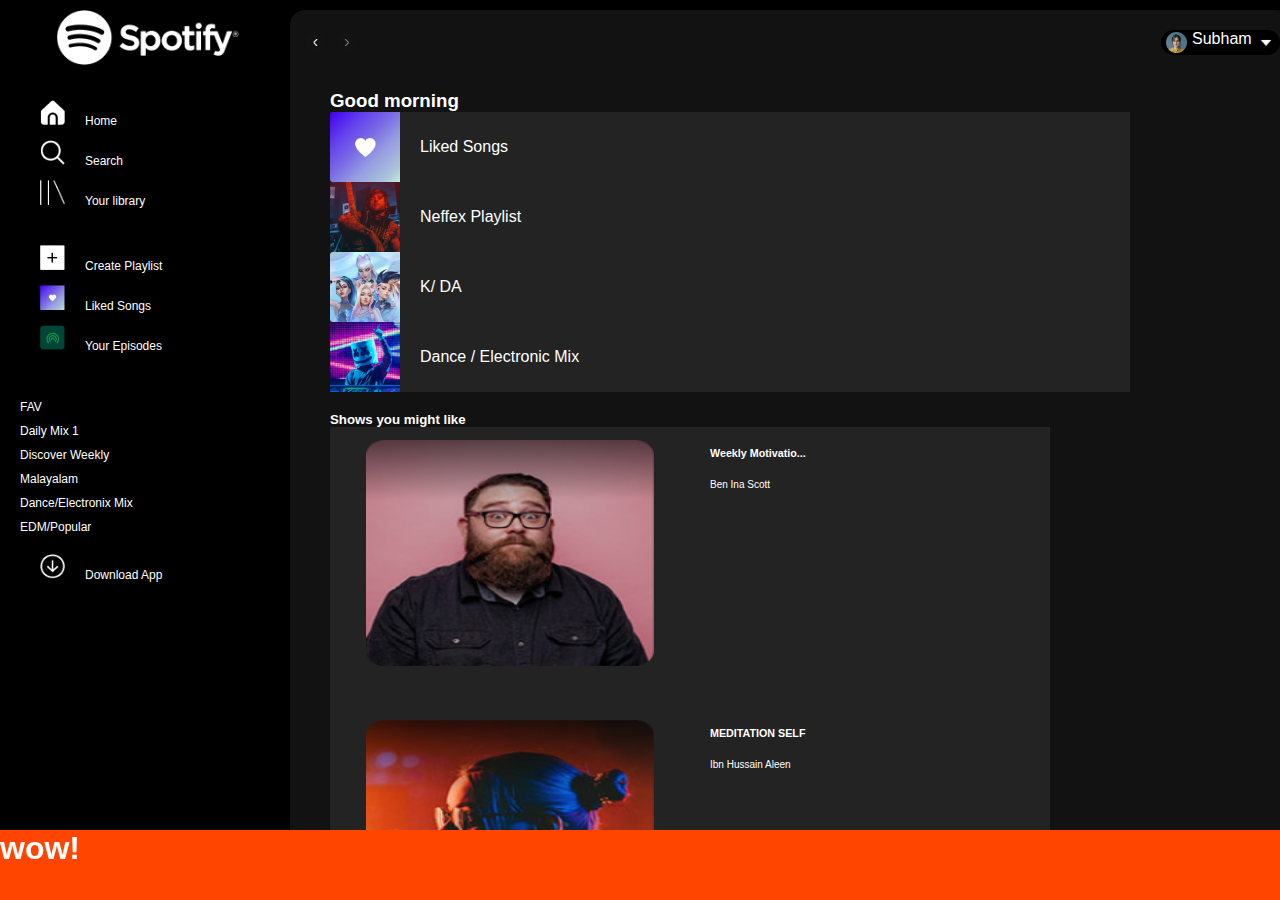
==== index.html @ 4fbc4d30 "spotify clone initiated" ====
<!DOCTYPE html>
<html lang="en">
  <head>
    <meta charset="UTF-8" />
    <meta name="viewport" content="width=device-width, initial-scale=1.0" />
    <title>Spotify - WebPlayer: Music For everyone</title>
    <link
      rel="stylesheet"
      href="https://cdnjs.cloudflare.com/ajax/libs/font-awesome/6.4.2/css/all.min.css"
      integrity="sha512-z3gLpd7yknf1YoNbCzqRKc4qyor8gaKU1qmn+CShxbuBusANI9QpRohGBreCFkKxLhei6S9CQXFEbbKuqLg0DA=="
      crossorigin="anonymous"
      referrerpolicy="no-referrer"
    />
    <link
      href="https://cdn.jsdelivr.net/npm/bootstrap@5.0.2/dist/css/bootstrap.min.css"
      rel="stylesheet"
      integrity="sha384-EVSTQN3/azprG1Anm3QDgpJLIm9Nao0Yz1ztcQTwFspd3yD65VohhpuuCOmLASjC"
      crossorigin="anonymous"
    />
    <link rel="shortcut icon" href="./Assets/logo.png" type="image/x-icon">
    <link rel="stylesheet" href="./style.css" />
    <link rel="preconnect" href="https://fonts.googleapis.com">
<link rel="preconnect" href="https://fonts.gstatic.com" crossorigin>
<link href="https://fonts.googleapis.com/css2?family=Nunito+Sans:opsz@6..12&family=Poppins&display=swap" rel="stylesheet">
  </head>
  <body>
    <!-- header section -->
    <header>

    </header>
    <main>
      <!-- vertical left section  -->
      <section class="sidebar-section">
        <div class="card logo">
          <a href="#"><img src="./Assets/Spotify logo.png" alt="brand-logo"></a>
        </div>
        <div class="card first-card">
          <div class="card my-card d-flex justify-content-center">
            <a href="#"><img src="./Assets/Home.png" alt="home" class="menu-icons">Home</a>
          </div>
          <div class="card my-card d-flex justify-content-center">
            <a href="#"><img src="./Assets/Search.png" alt="Search" class="menu-icons">Search</a>
          </div>
          <div class="card my-card d-flex justify-content-center">
            <a href="#"><img src="./Assets/Your library.png" alt="Your-library" class="menu-icons">Your library</a>
          </div>
        </div>
        <div class="card second-card">
          <div class="card my-card d-flex justify-content-center">
            <a href="#"><img src="./Assets/plus.png" alt="Create-playlist" class="menu-icons">Create Playlist</a>
          </div>
          <div class="card my-card d-flex justify-content-center">
            <a href="#"><img src="./Assets/purpleheart.png" alt="Liked-Songs" class="menu-icons">Liked Songs</a>
          </div>
          <div class="card my-card d-flex justify-content-center">
            <a href="#"><img src="./Assets/hotspot.png" alt="Your-episodes" class="menu-icons">Your Episodes</a>
          </div>
        </div>
        <div class="card third-card">
          <ul>
            <li>FAV</li>
            <li><a href="#">Daily Mix 1</a></li>
            <li><a href="#">Discover Weekly</a></li>
            <li><a href="#">Malayalam</a></li>
            <li><a href="#">Dance/Electronix Mix</a></li>
            <li><a href="#">EDM/Popular</a></li>
          </ul>
        </div>
        <div class="card forth-card">
          <div class="card my-card d-flex justify-content-center">
            <a href="#"><img src="./Assets/download.png" alt="Download_App" class="menu-icons">Download App</a>
          </div>
        </div>
      </section>
      <section class="content-section">
        <div class="nav-button-left">
          <img src="./Assets/backward.png" alt="">
          <img src="./Assets/forward.png" alt="">
        </div>
        <div class="nav-button-right">
          <img src="./Assets/imgs/profile.png" alt="">
          <p>Subham</p>
          <img src="./Assets/down.png" alt="">
        </div>
        <div class="songs_catagory row">
          <h3>Good morning</h3>
          <div class="col-4 g-3">
            <div class="card catagory ">
              <img src="./Assets/imgs/Purple-big.png" alt="liked-songs">Liked Songs
            </div>
          </div>
          <div class="col-4 g-3">
            <div class="card catagory ">
              <img src="./Assets/imgs/man.png" alt="Neffex Playlist">Neffex Playlist
            </div>
          </div>
          <div class="col-4 g-3">
            <div class="card catagory ">
              <img src="./Assets/imgs/KDA.png" alt="K/ DA">K/ DA
            </div>
          </div>
          <div class="col-4 g-3">
            <div class="card catagory ">
              <img src="./Assets/imgs/marshmellow.png" alt="Dance / Electronic Mix">Dance / Electronic Mix
            </div>
          </div>
        </div>
        <div class="show_catagory row">
          <h5>Shows you might like</h5>
          <div class="col-3 g-3">
            <div class="card catagory_shows">
              <div class="card_Pic">
                <img src="./Assets/imgs/Rectangle 21.png" alt="liked-songs" class="card-img-top">
              </div>
              <div class="show_title">
                <h6>Weekly Motivatio...</h6>
                <p>Ben Ina Scott</p>
              </div>
            </div>
          </div>

          <div class="col-3 g-3">
            <div class="card catagory_shows">
              <div class="card_Pic">
                <img src="./Assets/imgs/Rectangle 22.png" alt="liked-songs" class="card-img-top">
              </div>
              <div class="show_title">
                <h6>MEDITATION SELF</h6>
                <p>Ibn Hussain Aleen</p>
              </div>
            </div>
          </div>

          <div class="col-3 g-3">
            <div class="card catagory_shows">
              <div class="card_Pic">
                <img src="./Assets/imgs/Rectangle 23.png" alt="liked-songs" class="card-img-top">
              </div>
              <div class="show_title">
                <h6>Words beyond act...</h6>
                <p>Samuel Scott</p>
              </div>
            </div>
          </div>

          <div class="col-3 g-3">
            <div class="card catagory_shows">
              <div class="card_Pic">
                <img src="./Assets/imgs/Rectangle 16.png" alt="liked-songs" class="card-img-top">
              </div>
              <div class="show_title">
                <h6>The Alexa Show</h6>
                <p>Adriana Tom</p>
              </div>
            </div>
          </div>

          <div class="col-3 g-3">
            <div class="card catagory_shows">
              <div class="card_Pic">
                <img src="./Assets/imgs/Rectangle 16.png" alt="liked-songs" class="card-img-top">
              </div>
              <div class="show_title">
                <h6>The Alexa Show</h6>
                <p>Adriana Tom</p>
              </div>
            </div>
          </div>

          <div class="col-3 g-3">
            <div class="card catagory_shows">
              <div class="card_Pic">
                <img src="./Assets/imgs/Rectangle 16.png" alt="liked-songs" class="card-img-top">
              </div>
              <div class="show_title">
                <h6>The Alexa Show</h6>
                <p>Adriana Tom</p>
              </div>
            </div>
          </div>

          <div class="col-3 g-3">
            <div class="card catagory_shows">
              <div class="card_Pic">
                <img src="./Assets/imgs/Rectangle 16.png" alt="liked-songs" class="card-img-top">
              </div>
              <div class="show_title">
                <h6>The Alexa Show</h6>
                <p>Adriana Tom</p>
              </div>
            </div>
          </div>

          <div class="col-3 g-3">
            <div class="card catagory_shows">
              <div class="card_Pic">
                <img src="./Assets/imgs/Rectangle 16.png" alt="liked-songs" class="card-img-top">
              </div>
              <div class="show_title">
                <h6>The Alexa Show</h6>
                <p>Adriana Tom</p>
              </div>
            </div>
          </div>

          <div class="col-3 g-3">
            <div class="card catagory_shows">
              <div class="card_Pic">
                <img src="./Assets/imgs/Rectangle 16.png" alt="liked-songs" class="card-img-top">
              </div>
              <div class="show_title">
                <h6>The Alexa Show</h6>
                <p>Adriana Tom</p>
              </div>
            </div>
          </div>

          <div class="col-3 g-3">
            <div class="card catagory_shows">
              <div class="card_Pic">
                <img src="./Assets/imgs/Rectangle 16.png" alt="liked-songs" class="card-img-top">
              </div>
              <div class="show_title">
                <h6>The Alexa Show</h6>
                <p>Adriana Tom</p>
              </div>
            </div>
          </div>

          <div class="col-3 g-3">
            <div class="card catagory_shows">
              <div class="card_Pic">
                <img src="./Assets/imgs/Rectangle 16.png" alt="liked-songs" class="card-img-top">
              </div>
              <div class="show_title">
                <h6>The Alexa Show</h6>
                <p>Adriana Tom</p>
              </div>
            </div>
          </div>

          
          </div>
      </section>
      <section class="media-player-section">
        <h1>wow!</h1>
      </section>
    </main> 
    <script
      src="https://cdn.jsdelivr.net/npm/bootstrap@5.0.2/dist/js/bootstrap.bundle.min.js"
      integrity="sha384-MrcW6ZMFYlzcLA8Nl+NtUVF0sA7MsXsP1UyJoMp4YLEuNSfAP+JcXn/tWtIaxVXM"
      crossorigin="anonymous"
    ></script>
  </body>
</html>
---- style.css ----
:root{
    --white: #fff;
    --black:#000;
    --light-grey:#232323;
    --grey:#121212;
}
*{
    margin: 0px;
    padding: 0px;
}

html, body{
    height: 100%;
    margin: 0px;
    overflow: hidden;
    display: flex;
    flex-direction: column;
    font-family: "Nunito", sans-serif;
    background-color: var(--black);
    color: var(--white);
}
a{
    color: var(--white);
    text-decoration: none;
}
main{
    flex: 1;
    display: flex;
    width:100%;
    padding: 10px;
    overflow: hidden;
    background-color: var(--black);
}
.sidebar-section{
    position: relative;
    width: 20%;
    flex: 0.20;
    overflow-y: auto;
    margin-right: 10px;
    border-radius: 15px;
    padding: 10px;
    /* background-color: chartreuse; */
    background-color: var(--black);
    display: flex;
    flex-direction: column;
}
.logo{
    display: flex;
    justify-content: center;
    position: fixed!important;
    top: 10px !important;;    
    background-color: var(--black);
    height: 70px;
    width: 20%;
    z-index: 1000!important;
}
.logo>a>img{
    height: 55px;
}
.my-card{
    height: 40px;
    background-color: var(--black);
}
.my-card:hover{
    background-color: var(--light-grey);
}
.my-card>a:hover,.third-card>ul>li>a{
    color: var(--white);
}
.my-card>a>img{
    margin-right: 20px;
    margin-left: 20px;
    width: 25px;
    height: 25px;
}
.first-card,.second-card,.third-card,.forth-card{
    margin-top: 25px;
    background-color: var(--black);
    font-size: 12px;
}
.first-card,.songs_catagory{
margin-top: 80px;
}
.third-card>ul>li{
    margin: 10px 0px;
}
.forth-card{
    margin-top: 10px;
    }


::-webkit-scrollbar{
    display: none;
}
.content-section{
    position: relative;
    width:80%;
    flex: 0.80;
    overflow-y: auto;
    border-radius: 15px;
    background-color: var(--grey);
}
.nav-button-left,.nav-button-right{
    width: auto;
    height: 25px;
    display: flex;
    justify-content: space-between;
    box-sizing: border-box;
    position: absolute;
    top: 20px;
}
.nav-button-left>img,.nav-button-right>img{
    margin: 2px 5px ;
}
.nav-button-left{
    left: 10px!important;
}
.nav-button-right{
    border-radius: 20px;
    right: 10px!important;
    background-color: var(--black);
}
.nav-button-left>img:hover,.nav-button-right>img:hover{
    transform: scale(1.1);
}
.songs_catagory,.show_catagory{
 width: 80%;
 margin-left: 40px;
}
.catagory{
    background-color: var(--light-grey)!important;
    height:70px;
    width: 100%;
    display: flex;
    align-items: center;
    flex-direction: row;
}
.catagory>img{
    margin-right: 20px;
    height: 70px;
    width: 70px;
}
.show_catagory{
    margin-top: 20px;
}
.catagory_shows{
    display: flex!important;
    align-content: center!important;
    width: 90%;
    height: 280px!important;
    background-color: var(--light-grey);
}
.card_Pic{
    display: flex;
    align-items: center;
    justify-content: center;
    width: 100%;
    height: 90%;
}
.card_Pic>img{
    height: 90%!important;
    width: 80%!important;
    border-radius: 10px!important;
}
.show_title{
    width: 100%;
}
.show_title>h6,.show_title>p{
    margin: 20px;
}
.show_title>p{
 font-size: 10px;
 font-weight: 100!important;
}
.media-player-section{
    position: fixed;
    bottom: 0px;
    left: 0px;
    width: 100%;
    height: 70px;
    background-color: orangered;
    /* background-color: var(--black); */
}
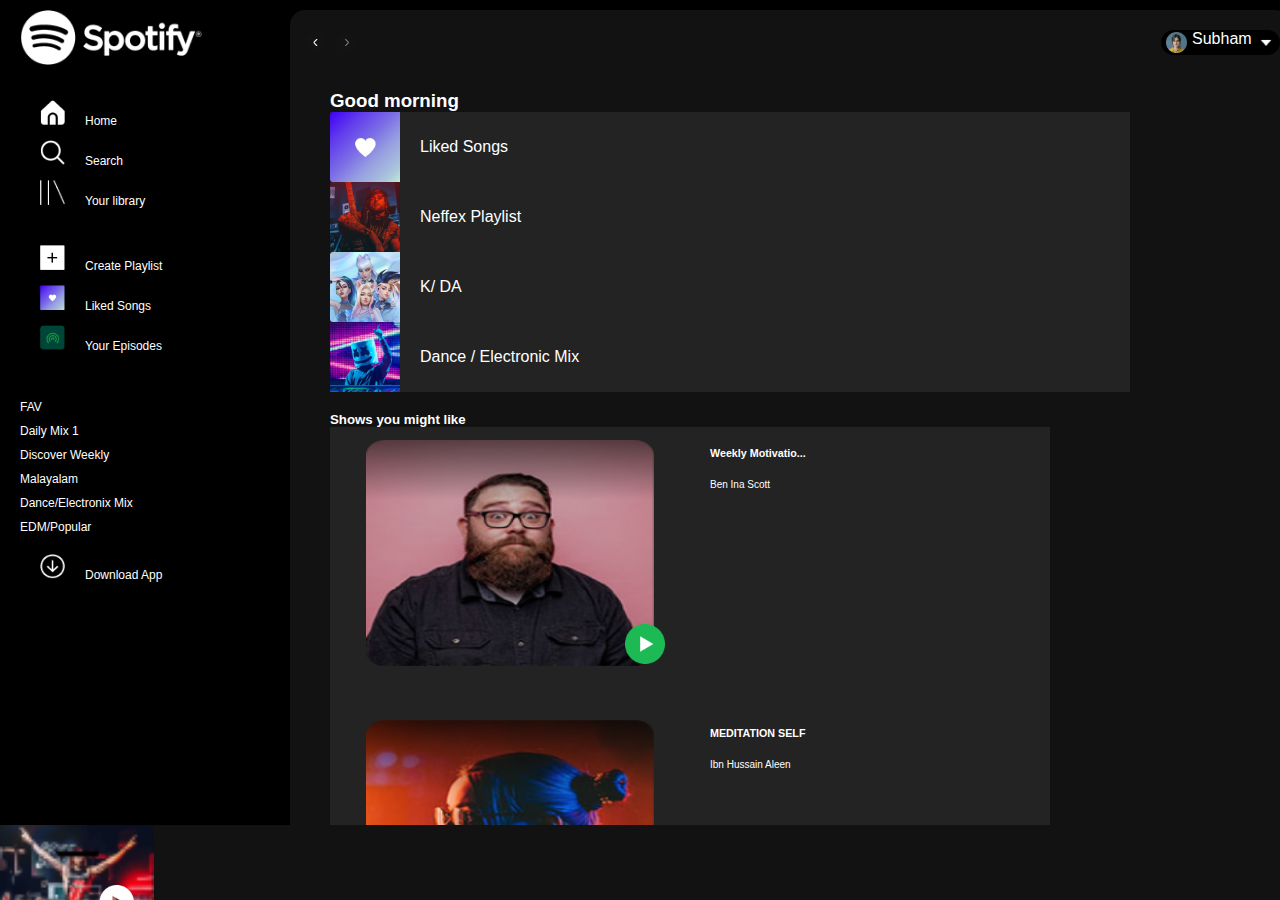
==== commit 418eac55: "spotify clone playlist page added" ====
--- a/index.html
+++ b/index.html
@@ -84,42 +84,46 @@
         </div>
         <div class="songs_catagory row">
           <h3>Good morning</h3>
-          <div class="col-4 g-3">
+          <div class="col-md-4 g-3">
             <div class="card catagory ">
               <img src="./Assets/imgs/Purple-big.png" alt="liked-songs">Liked Songs
             </div>
           </div>
-          <div class="col-4 g-3">
+          <div class="col-md-4 g-3">
             <div class="card catagory ">
               <img src="./Assets/imgs/man.png" alt="Neffex Playlist">Neffex Playlist
             </div>
           </div>
-          <div class="col-4 g-3">
+          <div class="col-md-4 g-3">
             <div class="card catagory ">
               <img src="./Assets/imgs/KDA.png" alt="K/ DA">K/ DA
             </div>
           </div>
-          <div class="col-4 g-3">
+          <div class="col-md-4 g-3">
             <div class="card catagory ">
               <img src="./Assets/imgs/marshmellow.png" alt="Dance / Electronic Mix">Dance / Electronic Mix
             </div>
           </div>
         </div>
-        <div class="show_catagory row">
+        <div class="show_catagory row row-sm-1">
           <h5>Shows you might like</h5>
-          <div class="col-3 g-3">
+          <div class="col-md-3 g-3">
             <div class="card catagory_shows">
               <div class="card_Pic">
                 <img src="./Assets/imgs/Rectangle 21.png" alt="liked-songs" class="card-img-top">
+                <div>
+                <img src="./Assets/play.png" alt="play" class="play">
+              </div>
               </div>
               <div class="show_title">
                 <h6>Weekly Motivatio...</h6>
                 <p>Ben Ina Scott</p>
               </div>
-            </div>
-          </div>
-
-          <div class="col-3 g-3">
+              
+            </div>
+          </div>
+
+          <div class="col-md-3 g-3">
             <div class="card catagory_shows">
               <div class="card_Pic">
                 <img src="./Assets/imgs/Rectangle 22.png" alt="liked-songs" class="card-img-top">
@@ -131,7 +135,7 @@
             </div>
           </div>
 
-          <div class="col-3 g-3">
+          <div class="col-md-3 g-3">
             <div class="card catagory_shows">
               <div class="card_Pic">
                 <img src="./Assets/imgs/Rectangle 23.png" alt="liked-songs" class="card-img-top">
@@ -143,107 +147,140 @@
             </div>
           </div>
 
-          <div class="col-3 g-3">
-            <div class="card catagory_shows">
-              <div class="card_Pic">
-                <img src="./Assets/imgs/Rectangle 16.png" alt="liked-songs" class="card-img-top">
-              </div>
-              <div class="show_title">
-                <h6>The Alexa Show</h6>
-                <p>Adriana Tom</p>
-              </div>
-            </div>
-          </div>
-
-          <div class="col-3 g-3">
-            <div class="card catagory_shows">
-              <div class="card_Pic">
-                <img src="./Assets/imgs/Rectangle 16.png" alt="liked-songs" class="card-img-top">
-              </div>
-              <div class="show_title">
-                <h6>The Alexa Show</h6>
-                <p>Adriana Tom</p>
-              </div>
-            </div>
-          </div>
-
-          <div class="col-3 g-3">
-            <div class="card catagory_shows">
-              <div class="card_Pic">
-                <img src="./Assets/imgs/Rectangle 16.png" alt="liked-songs" class="card-img-top">
-              </div>
-              <div class="show_title">
-                <h6>The Alexa Show</h6>
-                <p>Adriana Tom</p>
-              </div>
-            </div>
-          </div>
-
-          <div class="col-3 g-3">
-            <div class="card catagory_shows">
-              <div class="card_Pic">
-                <img src="./Assets/imgs/Rectangle 16.png" alt="liked-songs" class="card-img-top">
-              </div>
-              <div class="show_title">
-                <h6>The Alexa Show</h6>
-                <p>Adriana Tom</p>
-              </div>
-            </div>
-          </div>
-
-          <div class="col-3 g-3">
-            <div class="card catagory_shows">
-              <div class="card_Pic">
-                <img src="./Assets/imgs/Rectangle 16.png" alt="liked-songs" class="card-img-top">
-              </div>
-              <div class="show_title">
-                <h6>The Alexa Show</h6>
-                <p>Adriana Tom</p>
-              </div>
-            </div>
-          </div>
-
-          <div class="col-3 g-3">
-            <div class="card catagory_shows">
-              <div class="card_Pic">
-                <img src="./Assets/imgs/Rectangle 16.png" alt="liked-songs" class="card-img-top">
-              </div>
-              <div class="show_title">
-                <h6>The Alexa Show</h6>
-                <p>Adriana Tom</p>
-              </div>
-            </div>
-          </div>
-
-          <div class="col-3 g-3">
-            <div class="card catagory_shows">
-              <div class="card_Pic">
-                <img src="./Assets/imgs/Rectangle 16.png" alt="liked-songs" class="card-img-top">
-              </div>
-              <div class="show_title">
-                <h6>The Alexa Show</h6>
-                <p>Adriana Tom</p>
-              </div>
-            </div>
-          </div>
-
-          <div class="col-3 g-3">
-            <div class="card catagory_shows">
-              <div class="card_Pic">
-                <img src="./Assets/imgs/Rectangle 16.png" alt="liked-songs" class="card-img-top">
-              </div>
-              <div class="show_title">
-                <h6>The Alexa Show</h6>
-                <p>Adriana Tom</p>
-              </div>
-            </div>
-          </div>
-
-          
+          <div class="col-md-3 g-3">
+            <div class="card catagory_shows">
+              <div class="card_Pic">
+                <img src="./Assets/imgs/Rectangle 16.png" alt="liked-songs" class="card-img-top">
+              </div>
+              <div class="show_title">
+                <h6>The Alexa Show</h6>
+                <p>Adriana Tom</p>
+              </div>
+            </div>
+          </div>
+
+          <div class="col-md-3 g-3">
+            <div class="card catagory_shows">
+              <div class="card_Pic">
+                <img src="./Assets/imgs/Rectangle 16.png" alt="liked-songs" class="card-img-top">
+              </div>
+              <div class="show_title">
+                <h6>The Alexa Show</h6>
+                <p>Adriana Tom</p>
+              </div>
+            </div>
+          </div>
+
+          <div class="col-md-3 g-3">
+            <div class="card catagory_shows">
+              <div class="card_Pic">
+                <img src="./Assets/imgs/Rectangle 16.png" alt="liked-songs" class="card-img-top">
+              </div>
+              <div class="show_title">
+                <h6>The Alexa Show</h6>
+                <p>Adriana Tom</p>
+              </div>
+            </div>
+          </div>
+
+          <div class="col-md-3 g-3">
+            <div class="card catagory_shows">
+              <div class="card_Pic">
+                <img src="./Assets/imgs/Rectangle 16.png" alt="liked-songs" class="card-img-top">
+              </div>
+              <div class="show_title">
+                <h6>The Alexa Show</h6>
+                <p>Adriana Tom</p>
+              </div>
+            </div>
+          </div>
+
+          <div class="col-md-3 g-3">
+            <div class="card catagory_shows">
+              <div class="card_Pic">
+                <img src="./Assets/imgs/Rectangle 16.png" alt="liked-songs" class="card-img-top">
+              </div>
+              <div class="show_title">
+                <h6>The Alexa Show</h6>
+                <p>Adriana Tom</p>
+              </div>
+            </div>
+          </div>
+
+          <div class="col-md-3 g-3">
+            <div class="card catagory_shows">
+              <div class="card_Pic">
+                <img src="./Assets/imgs/Rectangle 16.png" alt="liked-songs" class="card-img-top">
+              </div>
+              <div class="show_title">
+                <h6>The Alexa Show</h6>
+                <p>Adriana Tom</p>
+              </div>
+            </div>
+          </div>
+
+          <div class="col-md-3 g-3">
+            <div class="card catagory_shows">
+              <div class="card_Pic">
+                <img src="./Assets/imgs/Rectangle 16.png" alt="liked-songs" class="card-img-top">
+              </div>
+              <div class="show_title">
+                <h6>The Alexa Show</h6>
+                <p>Adriana Tom</p>
+              </div>
+            </div>
+          </div>
+
+          <div class="col-md-3 g-3">
+            <div class="card catagory_shows">
+              <div class="card_Pic">
+                <img src="./Assets/imgs/Rectangle 16.png" alt="liked-songs" class="card-img-top">
+              </div>
+              <div class="show_title">
+                <h6>The Alexa Show</h6>
+                <p>Adriana Tom</p>
+              </div>
+            </div>
+          </div>
           </div>
       </section>
-      <section class="media-player-section">
-        <h1>wow!</h1>
+      <section class="media-player-section d-flex justify-content-between align-items-center">
+        <div class="player-1 d-flex align-items-center ms-3">
+          <div>
+            <img src="./Assets/imgs/playing-img.png" alt="playing-img">            
+          </div>
+          <div class="card-body">
+            <h6 class="card-title">Dreaming On</h6>
+            <small class="card-text">NEFFEX</small>
+          </div>
+          <div>
+            <i class="fa-solid fa-heart" style="color: #49ea34;"></i>
+          </div>
+        </div>
+        <div class="player-2 d-flex justify-content-center align-items-center flex-column">
+          <div class="controls mt-3">
+            <img src="./Assets/shuffle.png" style="width: 15px;" alt="shuffle">
+            <img src="./Assets/previous.png" alt="previous">
+            <img src="./Assets/play_musicbar.png" style="width: 35px;"alt="play_musicbar">
+            <img src="./Assets/next.png" alt="next">
+            <img src="./Assets/loop.png" style="width: 15px;" alt="loop">
+          </div>
+          <div class="progress1 d-flex flex-row align-items-center">
+            <small class="me-2">2:11</small>
+            <div class="progress-bar">
+              <div class="progress-value"></div>
+            </div>
+            <small class="ms-2">2:41</small>
+          </div>
+        </div>
+        <div class="player-3 d-flex align-items-center ms-3">
+            <img src="./Assets/microphone.png" alt="microphone">            
+            <img src="./Assets/list.png" alt="list">            
+            <img src="./Assets/carbon_laptop.png" alt="carbon_laptop-img">            
+            <img src="./Assets/speaker-white.png" alt="speaker-white">            
+            <img src="./Assets/volume-bar.png" style="width: 65px;" alt="volume-bar">            
+            <img src="./Assets/strech-speaker.png" alt="strech-speaker">            
+        </div>
       </section>
     </main> 
     <script
--- a/style.css
+++ b/style.css
@@ -51,7 +51,7 @@
     top: 10px !important;;    
     background-color: var(--black);
     height: 70px;
-    width: 20%;
+    /* width: 20%; */
     z-index: 1000!important;
 }
 .logo>a>img{
@@ -100,6 +100,17 @@
     border-radius: 15px;
     background-color: var(--grey);
 }
+.banner{
+    width: 100%;
+    height: 340px;
+    position: fixed;
+    top: 0px;
+    background-image:linear-gradient(rgb(158, 185, 179), rgb(54, 71, 68));
+    /* background-color: aqua; */
+}
+.banner-bottom{
+    
+}
 .nav-button-left,.nav-button-right{
     width: auto;
     height: 25px;
@@ -150,7 +161,9 @@
     height: 280px!important;
     background-color: var(--light-grey);
 }
+
 .card_Pic{
+    position: relative;
     display: flex;
     align-items: center;
     justify-content: center;
@@ -172,12 +185,64 @@
  font-size: 10px;
  font-weight: 100!important;
 }
+.play{
+    position: absolute;
+    bottom: 15px;
+    right: 25px;
+    /* display:none; */
+    width: 40px;
+    z-index: 10000;
+}
+
 .media-player-section{
     position: fixed;
     bottom: 0px;
     left: 0px;
     width: 100%;
-    height: 70px;
-    background-color: orangered;
-    /* background-color: var(--black); */
-}
+    height: 75px;
+    background-color: var(--grey);
+    /* box-shadow: 0px 0px 10px white; */
+}
+.player-1,.player-3{
+    height: 80%;
+    width: 15%;
+    /* background-color: rgb(2, 3, 3); */
+}
+.player-1>div>img{
+    width: 80%;
+}
+.card-text{
+    font-size: small!important;
+}
+.controls{
+
+}
+.controls>img{
+    width: 25px;
+    margin-right: 25px;
+}
+.progress1{
+margin-top: 3px;
+ width: 700px;
+ background-color: var(--grey);
+}
+.progress-bar{
+    border-radius: 5px;
+    height: 5px;
+    width: 600px;
+    background-color: var(--light-grey);
+}
+.progress-value{
+    width: 65%;
+    border-radius: 5px;
+    height: 100%;
+    background-color: darkgrey;
+}
+.player-3{
+    margin-right: 15px;
+}
+
+.player-3>img{
+    margin-right: 10px;
+    width: 20px;
+}
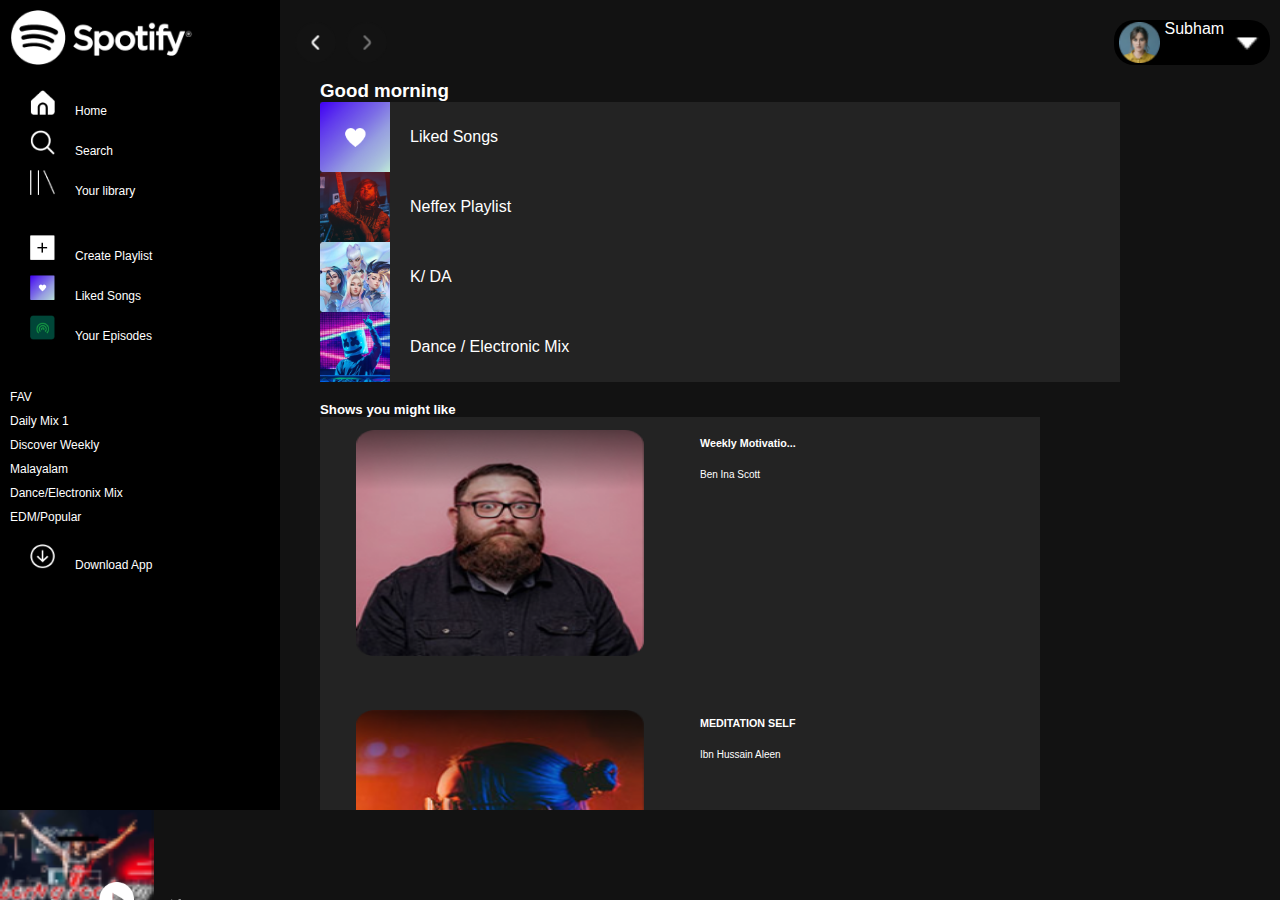
==== commit 9f94e48a: "spotify clone playlist page structure completed" ====
--- a/index.html
+++ b/index.html
@@ -47,7 +47,7 @@
         </div>
         <div class="card second-card">
           <div class="card my-card d-flex justify-content-center">
-            <a href="#"><img src="./Assets/plus.png" alt="Create-playlist" class="menu-icons">Create Playlist</a>
+            <a href="./Playlist.html"><img src="./Assets/plus.png" alt="Create-playlist" class="menu-icons">Create Playlist</a>
           </div>
           <div class="card my-card d-flex justify-content-center">
             <a href="#"><img src="./Assets/purpleheart.png" alt="Liked-Songs" class="menu-icons">Liked Songs</a>
@@ -72,7 +72,7 @@
           </div>
         </div>
       </section>
-      <section class="content-section">
+      <section class="content-section-1">
         <div class="nav-button-left">
           <img src="./Assets/backward.png" alt="">
           <img src="./Assets/forward.png" alt="">
@@ -105,7 +105,7 @@
             </div>
           </div>
         </div>
-        <div class="show_catagory row row-sm-1">
+        <div class="show_catagory row ">
           <h5>Shows you might like</h5>
           <div class="col-md-3 g-3">
             <div class="card catagory_shows">
@@ -127,6 +127,9 @@
             <div class="card catagory_shows">
               <div class="card_Pic">
                 <img src="./Assets/imgs/Rectangle 22.png" alt="liked-songs" class="card-img-top">
+                <div>
+                  <img src="./Assets/play.png" alt="play" class="play">
+                </div>
               </div>
               <div class="show_title">
                 <h6>MEDITATION SELF</h6>
@@ -139,6 +142,9 @@
             <div class="card catagory_shows">
               <div class="card_Pic">
                 <img src="./Assets/imgs/Rectangle 23.png" alt="liked-songs" class="card-img-top">
+                <div>
+                  <img src="./Assets/play.png" alt="play" class="play">
+                </div>
               </div>
               <div class="show_title">
                 <h6>Words beyond act...</h6>
@@ -151,90 +157,114 @@
             <div class="card catagory_shows">
               <div class="card_Pic">
                 <img src="./Assets/imgs/Rectangle 16.png" alt="liked-songs" class="card-img-top">
-              </div>
-              <div class="show_title">
-                <h6>The Alexa Show</h6>
-                <p>Adriana Tom</p>
-              </div>
-            </div>
-          </div>
-
-          <div class="col-md-3 g-3">
-            <div class="card catagory_shows">
-              <div class="card_Pic">
-                <img src="./Assets/imgs/Rectangle 16.png" alt="liked-songs" class="card-img-top">
-              </div>
-              <div class="show_title">
-                <h6>The Alexa Show</h6>
-                <p>Adriana Tom</p>
-              </div>
-            </div>
-          </div>
-
-          <div class="col-md-3 g-3">
-            <div class="card catagory_shows">
-              <div class="card_Pic">
-                <img src="./Assets/imgs/Rectangle 16.png" alt="liked-songs" class="card-img-top">
-              </div>
-              <div class="show_title">
-                <h6>The Alexa Show</h6>
-                <p>Adriana Tom</p>
-              </div>
-            </div>
-          </div>
-
-          <div class="col-md-3 g-3">
-            <div class="card catagory_shows">
-              <div class="card_Pic">
-                <img src="./Assets/imgs/Rectangle 16.png" alt="liked-songs" class="card-img-top">
-              </div>
-              <div class="show_title">
-                <h6>The Alexa Show</h6>
-                <p>Adriana Tom</p>
-              </div>
-            </div>
-          </div>
-
-          <div class="col-md-3 g-3">
-            <div class="card catagory_shows">
-              <div class="card_Pic">
-                <img src="./Assets/imgs/Rectangle 16.png" alt="liked-songs" class="card-img-top">
-              </div>
-              <div class="show_title">
-                <h6>The Alexa Show</h6>
-                <p>Adriana Tom</p>
-              </div>
-            </div>
-          </div>
-
-          <div class="col-md-3 g-3">
-            <div class="card catagory_shows">
-              <div class="card_Pic">
-                <img src="./Assets/imgs/Rectangle 16.png" alt="liked-songs" class="card-img-top">
-              </div>
-              <div class="show_title">
-                <h6>The Alexa Show</h6>
-                <p>Adriana Tom</p>
-              </div>
-            </div>
-          </div>
-
-          <div class="col-md-3 g-3">
-            <div class="card catagory_shows">
-              <div class="card_Pic">
-                <img src="./Assets/imgs/Rectangle 16.png" alt="liked-songs" class="card-img-top">
-              </div>
-              <div class="show_title">
-                <h6>The Alexa Show</h6>
-                <p>Adriana Tom</p>
-              </div>
-            </div>
-          </div>
-
-          <div class="col-md-3 g-3">
-            <div class="card catagory_shows">
-              <div class="card_Pic">
-                <img src="./Assets/imgs/Rectangle 16.png" alt="liked-songs" class="card-img-top">
+                <div>
+                  <img src="./Assets/play.png" alt="play" class="play">
+                </div>
+              </div>
+              <div class="show_title">
+                <h6>The Alexa Show</h6>
+                <p>Adriana Tom</p>
+              </div>
+            </div>
+          </div>
+
+          <div class="col-md-3 g-3">
+            <div class="card catagory_shows">
+              <div class="card_Pic">
+                <img src="./Assets/imgs/Rectangle 16.png" alt="liked-songs" class="card-img-top">
+                <div>
+                  <img src="./Assets/play.png" alt="play" class="play">
+                </div>
+              </div>
+              <div class="show_title">
+                <h6>The Alexa Show</h6>
+                <p>Adriana Tom</p>
+              </div>
+            </div>
+          </div>
+
+          <div class="col-md-3 g-3">
+            <div class="card catagory_shows">
+              <div class="card_Pic">
+                <img src="./Assets/imgs/Rectangle 16.png" alt="liked-songs" class="card-img-top">
+                <div>
+                  <img src="./Assets/play.png" alt="play" class="play">
+                </div>
+              </div>
+              <div class="show_title">
+                <h6>The Alexa Show</h6>
+                <p>Adriana Tom</p>
+              </div>
+            </div>
+          </div>
+
+          <div class="col-md-3 g-3">
+            <div class="card catagory_shows">
+              <div class="card_Pic">
+                <img src="./Assets/imgs/Rectangle 16.png" alt="liked-songs" class="card-img-top">
+                <div>
+                  <img src="./Assets/play.png" alt="play" class="play">
+                </div>
+              </div>
+              <div class="show_title">
+                <h6>The Alexa Show</h6>
+                <p>Adriana Tom</p>
+              </div>
+            </div>
+          </div>
+
+          <div class="col-md-3 g-3">
+            <div class="card catagory_shows">
+              <div class="card_Pic">
+                <img src="./Assets/imgs/Rectangle 16.png" alt="liked-songs" class="card-img-top">
+                <div>
+                  <img src="./Assets/play.png" alt="play" class="play">
+                </div>
+              </div>
+              <div class="show_title">
+                <h6>The Alexa Show</h6>
+                <p>Adriana Tom</p>
+              </div>
+            </div>
+          </div>
+
+          <div class="col-md-3 g-3">
+            <div class="card catagory_shows">
+              <div class="card_Pic">
+                <img src="./Assets/imgs/Rectangle 16.png" alt="liked-songs" class="card-img-top">
+                <div>
+                  <img src="./Assets/play.png" alt="play" class="play">
+                </div>
+              </div>
+              <div class="show_title">
+                <h6>The Alexa Show</h6>
+                <p>Adriana Tom</p>
+              </div>
+            </div>
+          </div>
+
+          <div class="col-md-3 g-3">
+            <div class="card catagory_shows">
+              <div class="card_Pic">
+                <img src="./Assets/imgs/Rectangle 16.png" alt="liked-songs" class="card-img-top">
+                <div>
+                  <img src="./Assets/play.png" alt="play" class="play">
+                </div>
+              </div>
+              <div class="show_title">
+                <h6>The Alexa Show</h6>
+                <p>Adriana Tom</p>
+              </div>
+            </div>
+          </div>
+
+          <div class="col-md-3 g-3">
+            <div class="card catagory_shows">
+              <div class="card_Pic">
+                <img src="./Assets/imgs/Rectangle 16.png" alt="liked-songs" class="card-img-top">
+                <div>
+                  <img src="./Assets/play.png" alt="play" class="play">
+                </div>
               </div>
               <div class="show_title">
                 <h6>The Alexa Show</h6>
@@ -244,6 +274,7 @@
           </div>
           </div>
       </section>
+      <!-- media-player-section -->
       <section class="media-player-section d-flex justify-content-between align-items-center">
         <div class="player-1 d-flex align-items-center ms-3">
           <div>
--- a/style.css
+++ b/style.css
@@ -26,8 +26,7 @@
 main{
     flex: 1;
     display: flex;
-    width:100%;
-    padding: 10px;
+    width:100vw;
     overflow: hidden;
     background-color: var(--black);
 }
@@ -39,7 +38,6 @@
     margin-right: 10px;
     border-radius: 15px;
     padding: 10px;
-    /* background-color: chartreuse; */
     background-color: var(--black);
     display: flex;
     flex-direction: column;
@@ -51,7 +49,6 @@
     top: 10px !important;;    
     background-color: var(--black);
     height: 70px;
-    /* width: 20%; */
     z-index: 1000!important;
 }
 .logo>a>img{
@@ -92,28 +89,88 @@
 ::-webkit-scrollbar{
     display: none;
 }
-.content-section{
+.content-section-1{
     position: relative;
     width:80%;
     flex: 0.80;
     overflow-y: auto;
-    border-radius: 15px;
     background-color: var(--grey);
 }
-.banner{
-    width: 100%;
-    height: 340px;
+.content-section-2{
+    position: relative;
+    width:85%;
+    height: 100vh;
+    flex: 0.85;
+    background-color: var(--grey);
+}
+.list-view{
+    border-top:5px solid orangered;
+    overflow-y: scroll!important;
+    height: 40vh;
+    width:83%;
+    background-color: var(--grey);
+    /* background-color: aqua; */
+}
+.list-item{
+    border-bottom: 1px solid var(--grey);
+    height:60px;
+}
+.list-item>div>img{
+    width: 50px;
+    margin: 10px;
+}
+.duration>h6{
+    margin: 15px;
+}
+
+.playlist-top{
     position: fixed;
     top: 0px;
+    width: 100%;
+
+}
+.banner{
+    position: relative;
+    width: 100%;
+    height: 40vh;
     background-image:linear-gradient(rgb(158, 185, 179), rgb(54, 71, 68));
-    /* background-color: aqua; */
+}
+.banner-data{
+    width: 100%;
+    position: absolute;
+    bottom: 0px;
+    left: 0px;
+}
+.banner-img{
+    width: 13%;
+}
+.banner-title{
+    font-size: 60px;
+    font-weight: 600;
+}
+.banner-subtitle{
+    font-size: 10px;
+    color: lightgray;
 }
 .banner-bottom{
-    
+    height: 10vh;
+    width: 100%;
+    background-image:linear-gradient(rgb(43, 52, 50), rgb(24, 28, 27));
+}
+.banner-bottom>div>img{
+    margin: 10px!important;
+}
+.banner-bottom>div{
+    margin: 20px;
+}
+
+.head-display{
+    width:80%;
+    flex: 0.80;
 }
 .nav-button-left,.nav-button-right{
     width: auto;
-    height: 25px;
+    height: 5vh;
     display: flex;
     justify-content: space-between;
     box-sizing: border-box;
@@ -189,9 +246,13 @@
     position: absolute;
     bottom: 15px;
     right: 25px;
-    /* display:none; */
+    display:none;
     width: 40px;
     z-index: 10000;
+}
+
+.catagory_shows:hover .play{
+    display: block;
 }
 
 .media-player-section{
@@ -199,14 +260,12 @@
     bottom: 0px;
     left: 0px;
     width: 100%;
-    height: 75px;
+    height: 10vh;
     background-color: var(--grey);
-    /* box-shadow: 0px 0px 10px white; */
 }
 .player-1,.player-3{
     height: 80%;
     width: 15%;
-    /* background-color: rgb(2, 3, 3); */
 }
 .player-1>div>img{
     width: 80%;
@@ -246,3 +305,7 @@
     margin-right: 10px;
     width: 20px;
 }
+ @media screen and (min-width:768px{
+    
+    
+ }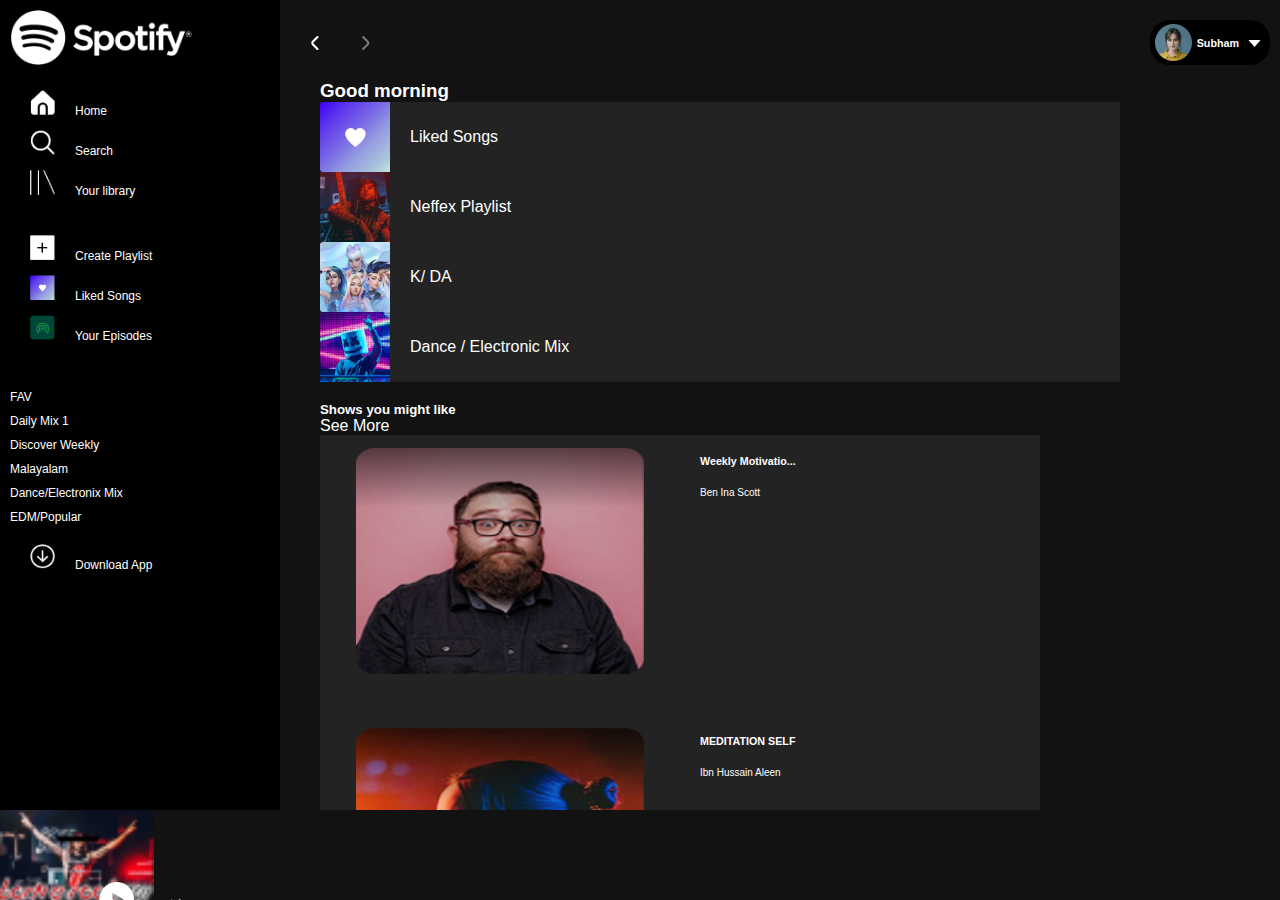
==== commit cac96d21: "bugs fixes" ====
--- a/index.html
+++ b/index.html
@@ -36,18 +36,18 @@
         </div>
         <div class="card first-card">
           <div class="card my-card d-flex justify-content-center">
-            <a href="#"><img src="./Assets/Home.png" alt="home" class="menu-icons">Home</a>
-          </div>
-          <div class="card my-card d-flex justify-content-center">
-            <a href="#"><img src="./Assets/Search.png" alt="Search" class="menu-icons">Search</a>
-          </div>
-          <div class="card my-card d-flex justify-content-center">
-            <a href="#"><img src="./Assets/Your library.png" alt="Your-library" class="menu-icons">Your library</a>
+            <a href="#"><img src="./Assets/Home.png" alt="home" class="menu-icons"><span class="label">Home</span></a>
+          </div>
+          <div class="card my-card d-flex justify-content-center">
+            <a href="#"><img src="./Assets/Search.png" alt="Search" class="menu-icons"><span class="label">Search</span></a>
+          </div>
+          <div class="card my-card d-flex justify-content-center">
+            <a href="./Playlist.html"><img src="./Assets/Your library.png" alt="Your-library" class="menu-icons"><span class="label">Your library</span></a>
           </div>
         </div>
         <div class="card second-card">
           <div class="card my-card d-flex justify-content-center">
-            <a href="./Playlist.html"><img src="./Assets/plus.png" alt="Create-playlist" class="menu-icons">Create Playlist</a>
+            <a href="#"><img src="./Assets/plus.png" alt="Create-playlist" class="menu-icons">Create Playlist</a>
           </div>
           <div class="card my-card d-flex justify-content-center">
             <a href="#"><img src="./Assets/purpleheart.png" alt="Liked-Songs" class="menu-icons">Liked Songs</a>
@@ -79,7 +79,7 @@
         </div>
         <div class="nav-button-right">
           <img src="./Assets/imgs/profile.png" alt="">
-          <p>Subham</p>
+          <h6>Subham</h6>
           <img src="./Assets/down.png" alt="">
         </div>
         <div class="songs_catagory row">
@@ -106,7 +106,7 @@
           </div>
         </div>
         <div class="show_catagory row ">
-          <h5>Shows you might like</h5>
+          <div class="d-flex justify-content-between align-items-center"><h5 >Shows you might like</h5><a href="#">See More</a></div>
           <div class="col-md-3 g-3">
             <div class="card catagory_shows">
               <div class="card_Pic">
--- a/style.css
+++ b/style.css
@@ -173,6 +173,7 @@
     height: 5vh;
     display: flex;
     justify-content: space-between;
+    align-items: center;
     box-sizing: border-box;
     position: absolute;
     top: 20px;
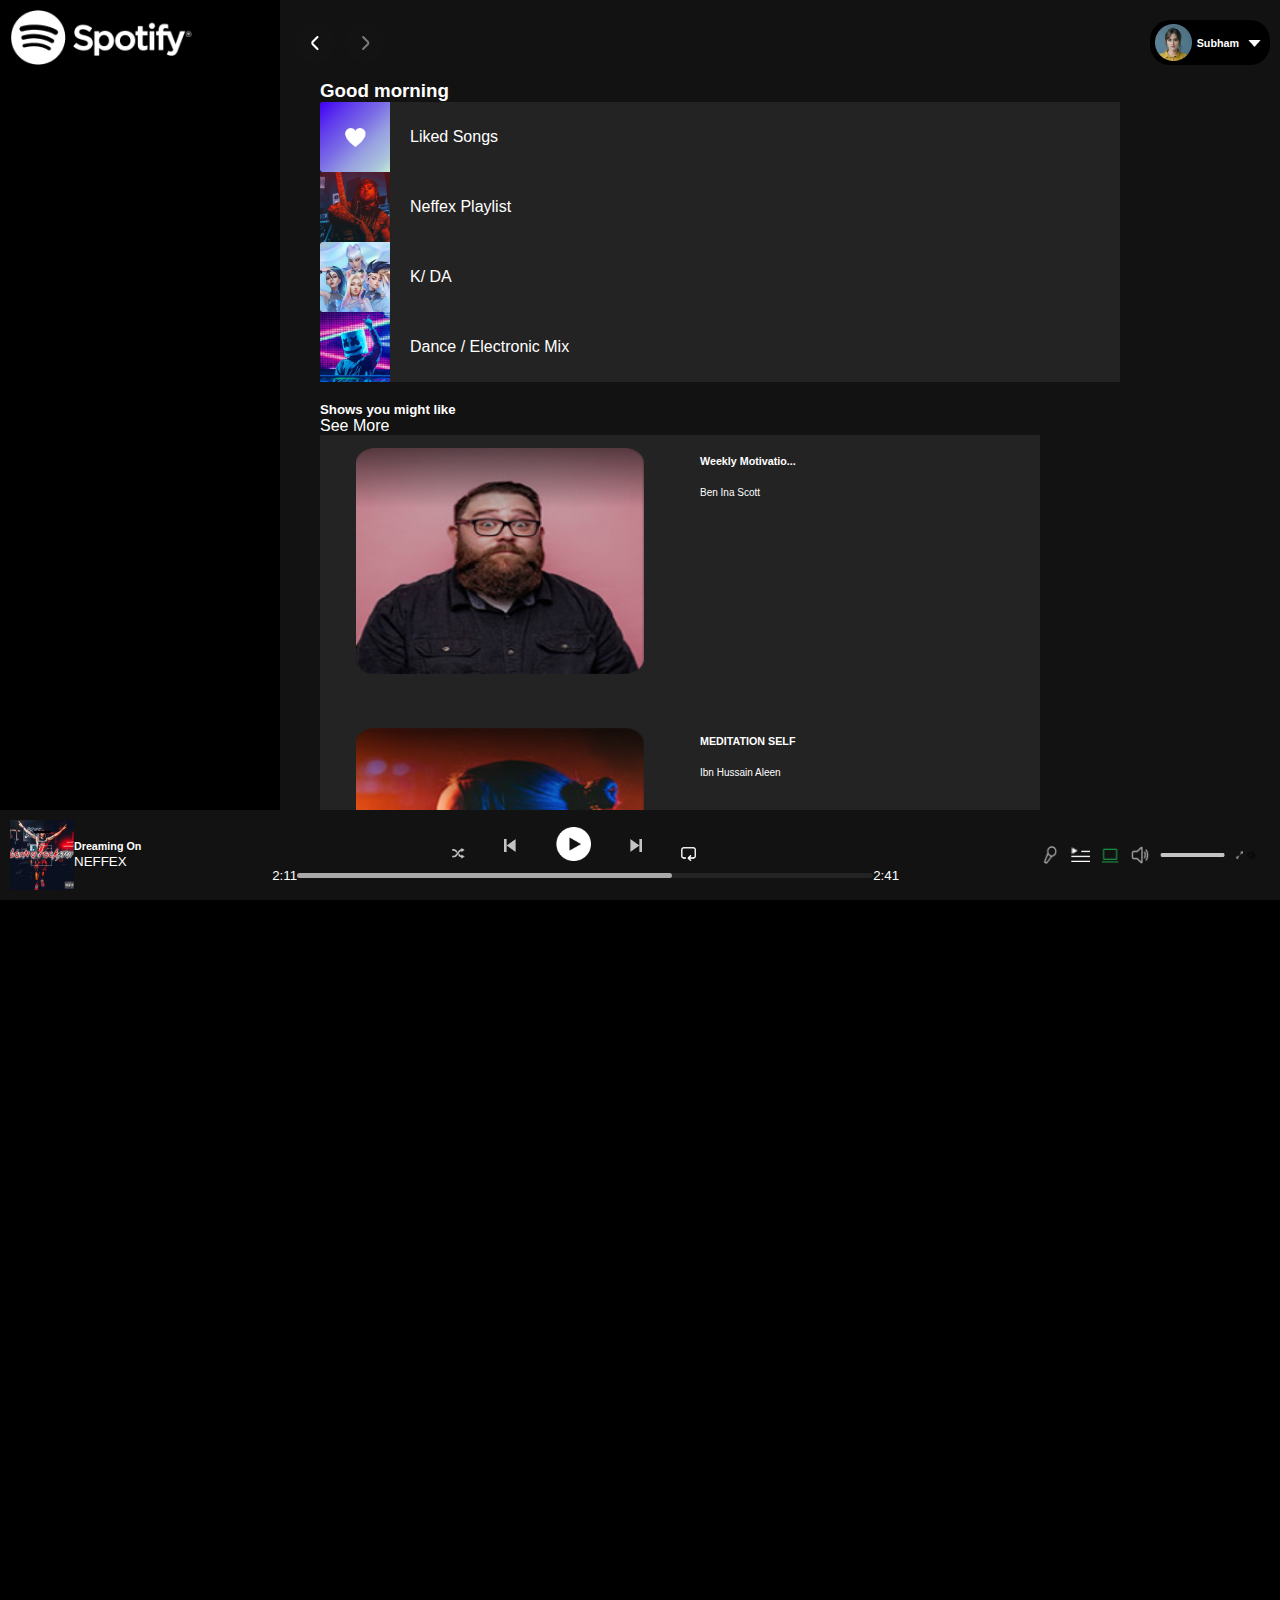
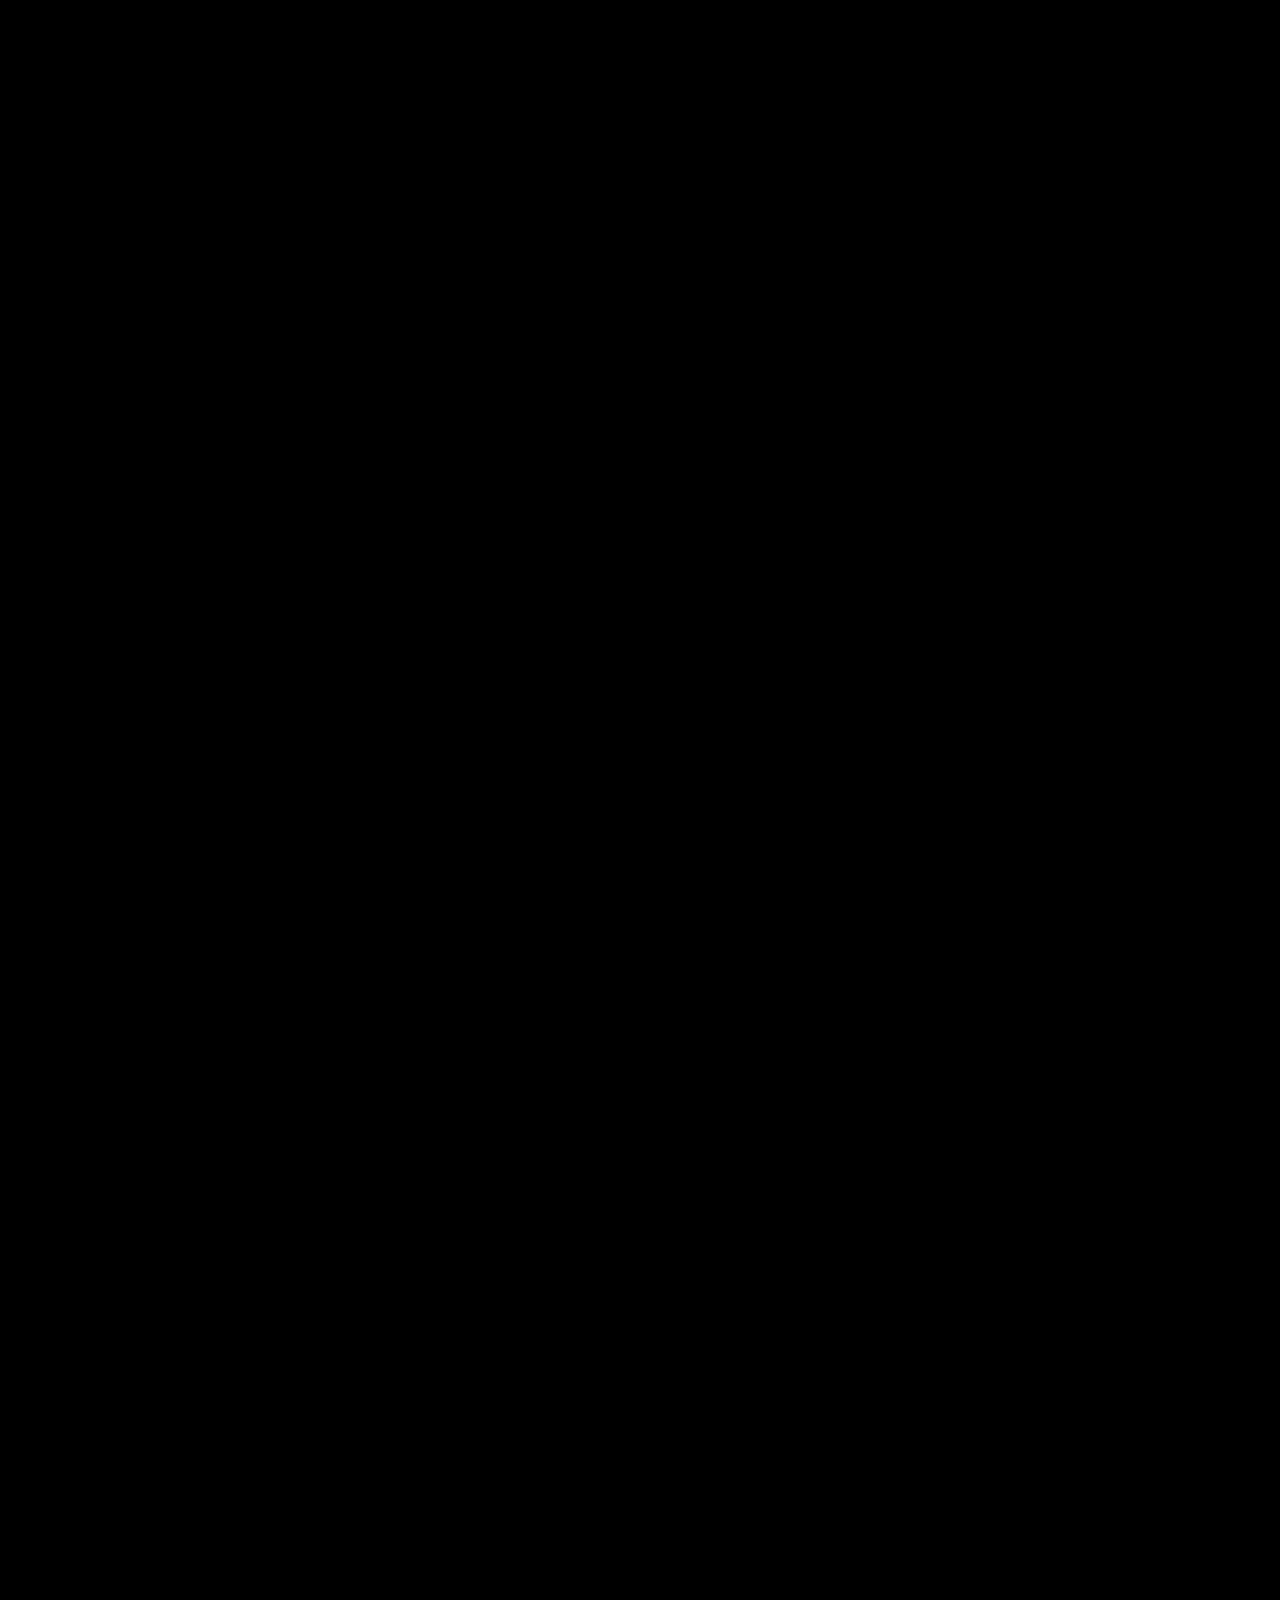
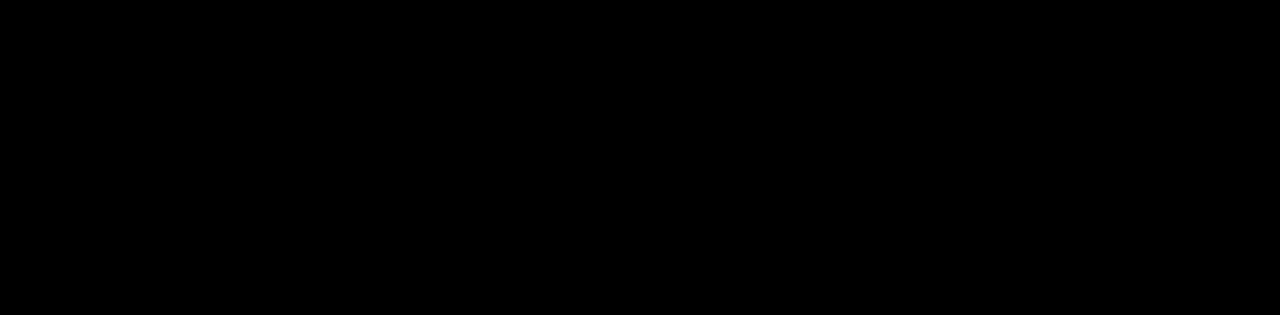
==== commit d526b776: "Spotify clone bug fixes" ====
--- a/index.html
+++ b/index.html
@@ -274,29 +274,26 @@
           </div>
           </div>
       </section>
+      
       <!-- media-player-section -->
       <section class="media-player-section d-flex justify-content-between align-items-center">
-        <div class="player-1 d-flex align-items-center ms-3">
-          <div>
+        <div class="player-1">
             <img src="./Assets/imgs/playing-img.png" alt="playing-img">            
-          </div>
           <div class="card-body">
             <h6 class="card-title">Dreaming On</h6>
             <small class="card-text">NEFFEX</small>
           </div>
-          <div>
             <i class="fa-solid fa-heart" style="color: #49ea34;"></i>
-          </div>
-        </div>
-        <div class="player-2 d-flex justify-content-center align-items-center flex-column">
-          <div class="controls mt-3">
+        </div>
+        <div class="player-2">
+          <div class="controls">
             <img src="./Assets/shuffle.png" style="width: 15px;" alt="shuffle">
             <img src="./Assets/previous.png" alt="previous">
             <img src="./Assets/play_musicbar.png" style="width: 35px;"alt="play_musicbar">
             <img src="./Assets/next.png" alt="next">
             <img src="./Assets/loop.png" style="width: 15px;" alt="loop">
           </div>
-          <div class="progress1 d-flex flex-row align-items-center">
+          <div class="seekbar-menu">
             <small class="me-2">2:11</small>
             <div class="progress-bar">
               <div class="progress-value"></div>
@@ -304,7 +301,7 @@
             <small class="ms-2">2:41</small>
           </div>
         </div>
-        <div class="player-3 d-flex align-items-center ms-3">
+        <div class="player-3">
             <img src="./Assets/microphone.png" alt="microphone">            
             <img src="./Assets/list.png" alt="list">            
             <img src="./Assets/carbon_laptop.png" alt="carbon_laptop-img">            
--- a/style.css
+++ b/style.css
@@ -24,10 +24,11 @@
     text-decoration: none;
 }
 main{
-    flex: 1;
-    display: flex;
+    display: flex;
+    justify-content: center;
+    align-items: center;
+    flex-wrap: wrap;
     width:100vw;
-    overflow: hidden;
     background-color: var(--black);
 }
 .sidebar-section{
@@ -96,78 +97,6 @@
     overflow-y: auto;
     background-color: var(--grey);
 }
-.content-section-2{
-    position: relative;
-    width:85%;
-    height: 100vh;
-    flex: 0.85;
-    background-color: var(--grey);
-}
-.list-view{
-    border-top:5px solid orangered;
-    overflow-y: scroll!important;
-    height: 40vh;
-    width:83%;
-    background-color: var(--grey);
-    /* background-color: aqua; */
-}
-.list-item{
-    border-bottom: 1px solid var(--grey);
-    height:60px;
-}
-.list-item>div>img{
-    width: 50px;
-    margin: 10px;
-}
-.duration>h6{
-    margin: 15px;
-}
-
-.playlist-top{
-    position: fixed;
-    top: 0px;
-    width: 100%;
-
-}
-.banner{
-    position: relative;
-    width: 100%;
-    height: 40vh;
-    background-image:linear-gradient(rgb(158, 185, 179), rgb(54, 71, 68));
-}
-.banner-data{
-    width: 100%;
-    position: absolute;
-    bottom: 0px;
-    left: 0px;
-}
-.banner-img{
-    width: 13%;
-}
-.banner-title{
-    font-size: 60px;
-    font-weight: 600;
-}
-.banner-subtitle{
-    font-size: 10px;
-    color: lightgray;
-}
-.banner-bottom{
-    height: 10vh;
-    width: 100%;
-    background-image:linear-gradient(rgb(43, 52, 50), rgb(24, 28, 27));
-}
-.banner-bottom>div>img{
-    margin: 10px!important;
-}
-.banner-bottom>div{
-    margin: 20px;
-}
-
-.head-display{
-    width:80%;
-    flex: 0.80;
-}
 .nav-button-left,.nav-button-right{
     width: auto;
     height: 5vh;
@@ -219,7 +148,6 @@
     height: 280px!important;
     background-color: var(--light-grey);
 }
-
 .card_Pic{
     position: relative;
     display: flex;
@@ -251,12 +179,16 @@
     width: 40px;
     z-index: 10000;
 }
-
 .catagory_shows:hover .play{
     display: block;
 }
 
+/* media player section */
 .media-player-section{
+    display: flex;
+    justify-content: space-between;
+    align-items: center;
+    flex-wrap: wrap;
     position: fixed;
     bottom: 0px;
     left: 0px;
@@ -265,31 +197,33 @@
     background-color: var(--grey);
 }
 .player-1,.player-3{
-    height: 80%;
-    width: 15%;
-}
-.player-1>div>img{
-    width: 80%;
-}
-.card-text{
-    font-size: small!important;
-}
-.controls{
-
+    display: flex;
+    align-items: center;
+    justify-content: center;
+    margin-left: 10px;
+    flex-wrap: wrap;
+}
+.player-2{
+    display: flex;
+    justify-content: center;
+    align-items: center;
+    flex-direction: column;
 }
 .controls>img{
-    width: 25px;
     margin-right: 25px;
 }
-.progress1{
+.seekbar-menu{
+    display: flex;
+    justify-content: center;
+    align-items: center;
 margin-top: 3px;
- width: 700px;
+ width: 50vw;
  background-color: var(--grey);
 }
 .progress-bar{
     border-radius: 5px;
     height: 5px;
-    width: 600px;
+    width: 90%;
     background-color: var(--light-grey);
 }
 .progress-value{
@@ -299,13 +233,104 @@
     background-color: darkgrey;
 }
 .player-3{
+    display: flex;
+    align-items: center;
+    justify-content: center;
     margin-right: 15px;
 }
-
 .player-3>img{
     margin-right: 10px;
     width: 20px;
 }
+
+/* playlist section */
+.content-section-2{
+    display: flex;
+    flex-direction: column;
+    flex-wrap: wrap;
+    width:85%;
+    height:100vh;
+    flex: 0.85;
+    background-color: var(--grey);
+}
+.banner{
+    position: sticky;
+    top: 0px;
+    width: 100%;
+    height: 40vh;
+    background-image:linear-gradient(rgb(158, 185, 179), rgb(54, 71, 68));
+}
+.banner-data{
+    display: flex;
+    flex-wrap: wrap;
+    position: absolute;
+    bottom: 0px;
+    left: 0px;
+}
+.banner-data>img{
+    width: 30%;
+}
+.banner-data-info{
+display: flex;
+justify-content: center;
+flex-direction: column;
+flex-wrap: wrap;
+}
+.banner-data-info>h1{
+    font-size: 60px;
+    font-weight: 600;
+}
+.banner-data-info>small{
+    font-size: 10px;
+    color: lightgray;
+}
+.banner-bottom{
+    display: flex;
+    flex-wrap: wrap;
+    width: 100%;
+    background-image:linear-gradient(rgb(43, 52, 50), rgb(24, 28, 27));
+}
+.banner-bottom>div>img{
+    margin: 10px!important;
+}
+.banner-bottom>div{
+    margin: 10px;
+}
+.head-display{
+    display: flex;
+    justify-content: space-between;
+    align-items: center;
+    width:100%;
+    margin: 0px 20px 0px 50px;
+}
+.list-view{
+    display: flex;
+    align-items: flex-start;
+    flex-direction: column;
+    border-top:5px solid orangered;
+    overflow-y: scroll!important;
+    width:100%;
+    height: 40vh;
+    background-color: var(--grey);
+}
+.list-item{
+    display: flex;
+    justify-content: space-between;
+    align-items: center;
+    flex-wrap: wrap;
+    padding: 10px;
+    margin: 5px 10px; 
+    width: 99%;
+    border-bottom: 1px solid lightgray;
+}
+.list-item>div>img{
+    width: 50px;
+    margin: 5px;
+}
+.duration>h6{
+    margin: 15px;
+}
+
  @media screen and (min-width:768px{
     
     
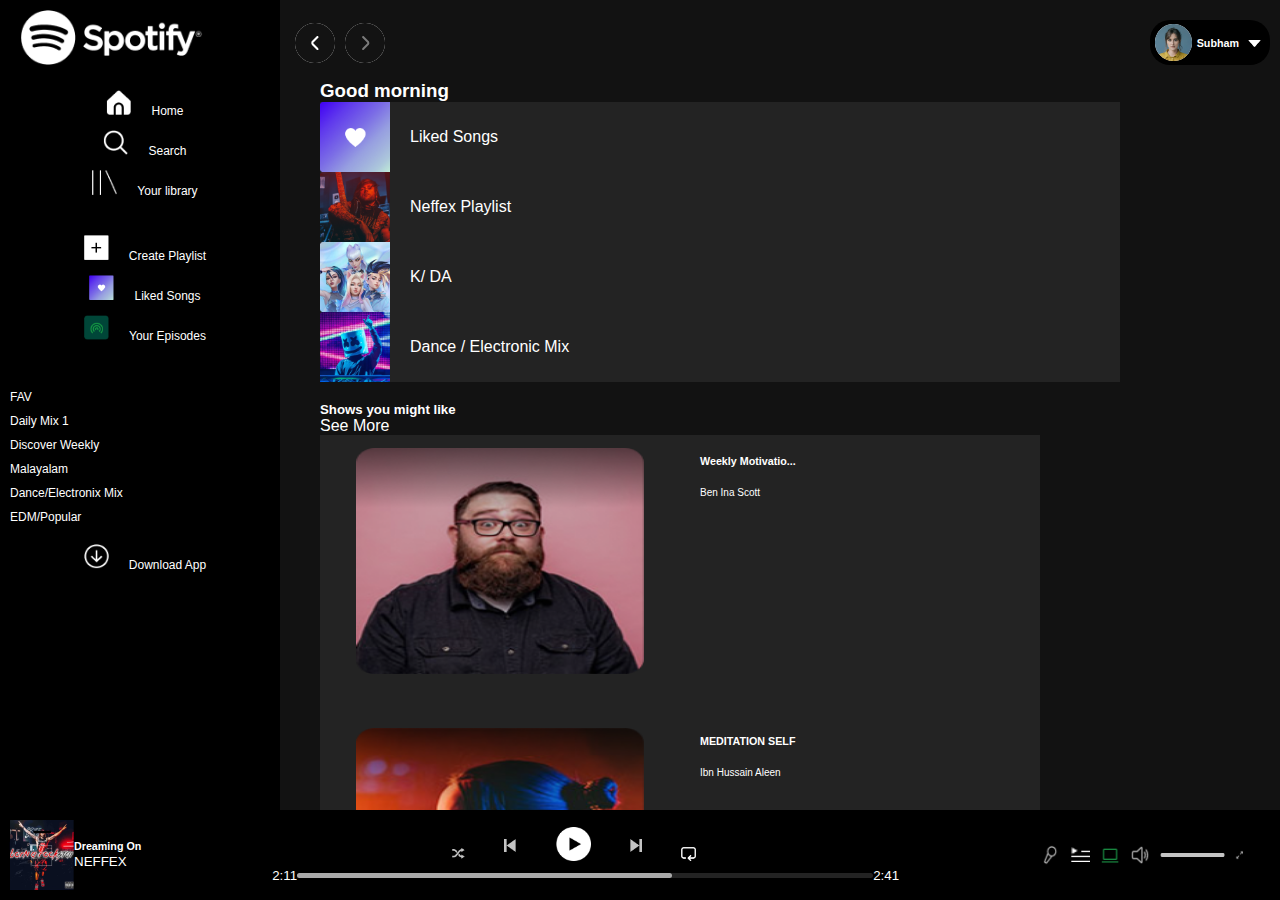
==== commit 467bcb2f: "Spotify clone bug fixes" ====
--- a/index.html
+++ b/index.html
@@ -24,35 +24,38 @@
 <link href="https://fonts.googleapis.com/css2?family=Nunito+Sans:opsz@6..12&family=Poppins&display=swap" rel="stylesheet">
   </head>
   <body>
+
     <!-- header section -->
     <header>
-
+      <div class="logo">
+        <a href="./index.html"><img src="./Assets/Spotify logo.png" alt="brand-logo"></a>
+      </div>
     </header>
+
+    <!-- main Section -->
     <main>
+
       <!-- vertical left section  -->
       <section class="sidebar-section">
-        <div class="card logo">
-          <a href="#"><img src="./Assets/Spotify logo.png" alt="brand-logo"></a>
-        </div>
         <div class="card first-card">
-          <div class="card my-card d-flex justify-content-center">
+          <div class="card my-card">
             <a href="#"><img src="./Assets/Home.png" alt="home" class="menu-icons"><span class="label">Home</span></a>
           </div>
-          <div class="card my-card d-flex justify-content-center">
+          <div class="card my-card">
             <a href="#"><img src="./Assets/Search.png" alt="Search" class="menu-icons"><span class="label">Search</span></a>
           </div>
-          <div class="card my-card d-flex justify-content-center">
+          <div class="card my-card">
             <a href="./Playlist.html"><img src="./Assets/Your library.png" alt="Your-library" class="menu-icons"><span class="label">Your library</span></a>
           </div>
         </div>
         <div class="card second-card">
-          <div class="card my-card d-flex justify-content-center">
+          <div class="card my-card">
             <a href="#"><img src="./Assets/plus.png" alt="Create-playlist" class="menu-icons">Create Playlist</a>
           </div>
-          <div class="card my-card d-flex justify-content-center">
+          <div class="card my-card">
             <a href="#"><img src="./Assets/purpleheart.png" alt="Liked-Songs" class="menu-icons">Liked Songs</a>
           </div>
-          <div class="card my-card d-flex justify-content-center">
+          <div class="card my-card">
             <a href="#"><img src="./Assets/hotspot.png" alt="Your-episodes" class="menu-icons">Your Episodes</a>
           </div>
         </div>
@@ -67,11 +70,13 @@
           </ul>
         </div>
         <div class="card forth-card">
-          <div class="card my-card d-flex justify-content-center">
+          <div class="card my-card">
             <a href="#"><img src="./Assets/download.png" alt="Download_App" class="menu-icons">Download App</a>
           </div>
         </div>
       </section>
+      
+      <!-- Content section 1 -->
       <section class="content-section-1">
         <div class="nav-button-left">
           <img src="./Assets/backward.png" alt="">
--- a/style.css
+++ b/style.css
@@ -8,7 +8,6 @@
     margin: 0px;
     padding: 0px;
 }
-
 html, body{
     height: 100%;
     margin: 0px;
@@ -23,19 +22,47 @@
     color: var(--white);
     text-decoration: none;
 }
+
+/* header section */
+header {
+    position: fixed;
+    top: 0;
+    width: 15%;
+    display: flex;
+    justify-content: space-between;
+    padding: 20px;
+    background-color: black;
+    color: white;
+    z-index: 100;
+}
+header .logo{
+    display: flex;
+    justify-content: center;
+    position: fixed!important;
+    top: 10px !important;;    
+    background-color: var(--black);
+    height: 70px;
+    z-index: 1000!important;
+}
+header .logo>a>img{
+    height: 55px;
+}
+
+/* main section */
 main{
-    display: flex;
-    justify-content: center;
-    align-items: center;
-    flex-wrap: wrap;
-    width:100vw;
-    background-color: var(--black);
-}
+    flex: 1;
+    display: flex;
+    width:100%;
+    overflow: hidden;
+    background-color: var(--black);
+}
+
+/* side bar section */
 .sidebar-section{
     position: relative;
     width: 20%;
     flex: 0.20;
-    overflow-y: auto;
+    overflow-y: scroll;
     margin-right: 10px;
     border-radius: 15px;
     padding: 10px;
@@ -43,19 +70,10 @@
     display: flex;
     flex-direction: column;
 }
-.logo{
-    display: flex;
-    justify-content: center;
-    position: fixed!important;
-    top: 10px !important;;    
-    background-color: var(--black);
-    height: 70px;
-    z-index: 1000!important;
-}
-.logo>a>img{
-    height: 55px;
-}
 .my-card{
+    display: flex;
+    justify-content: center;
+    flex-wrap: wrap;
     height: 40px;
     background-color: var(--black);
 }
@@ -85,13 +103,17 @@
 .forth-card{
     margin-top: 10px;
     }
-
-
 ::-webkit-scrollbar{
     display: none;
 }
+
+/* content section */
 .content-section-1{
     position: relative;
+    display: flex;
+    justify-content: flex-start;
+    align-items: flex-start;
+    flex-direction: column;
     width:80%;
     flex: 0.80;
     overflow-y: auto;
@@ -101,7 +123,7 @@
     width: auto;
     height: 5vh;
     display: flex;
-    justify-content: space-between;
+    justify-content: center;
     align-items: center;
     box-sizing: border-box;
     position: absolute;
@@ -109,6 +131,7 @@
 }
 .nav-button-left>img,.nav-button-right>img{
     margin: 2px 5px ;
+    filter: drop-shadow(0 0 0.5px white);
 }
 .nav-button-left{
     left: 10px!important;
@@ -194,7 +217,8 @@
     left: 0px;
     width: 100%;
     height: 10vh;
-    background-color: var(--grey);
+    background-color: black;
+    color: white;
 }
 .player-1,.player-3{
     display: flex;
@@ -218,7 +242,7 @@
     align-items: center;
 margin-top: 3px;
  width: 50vw;
- background-color: var(--grey);
+ background-color: black;
 }
 .progress-bar{
     border-radius: 5px;
